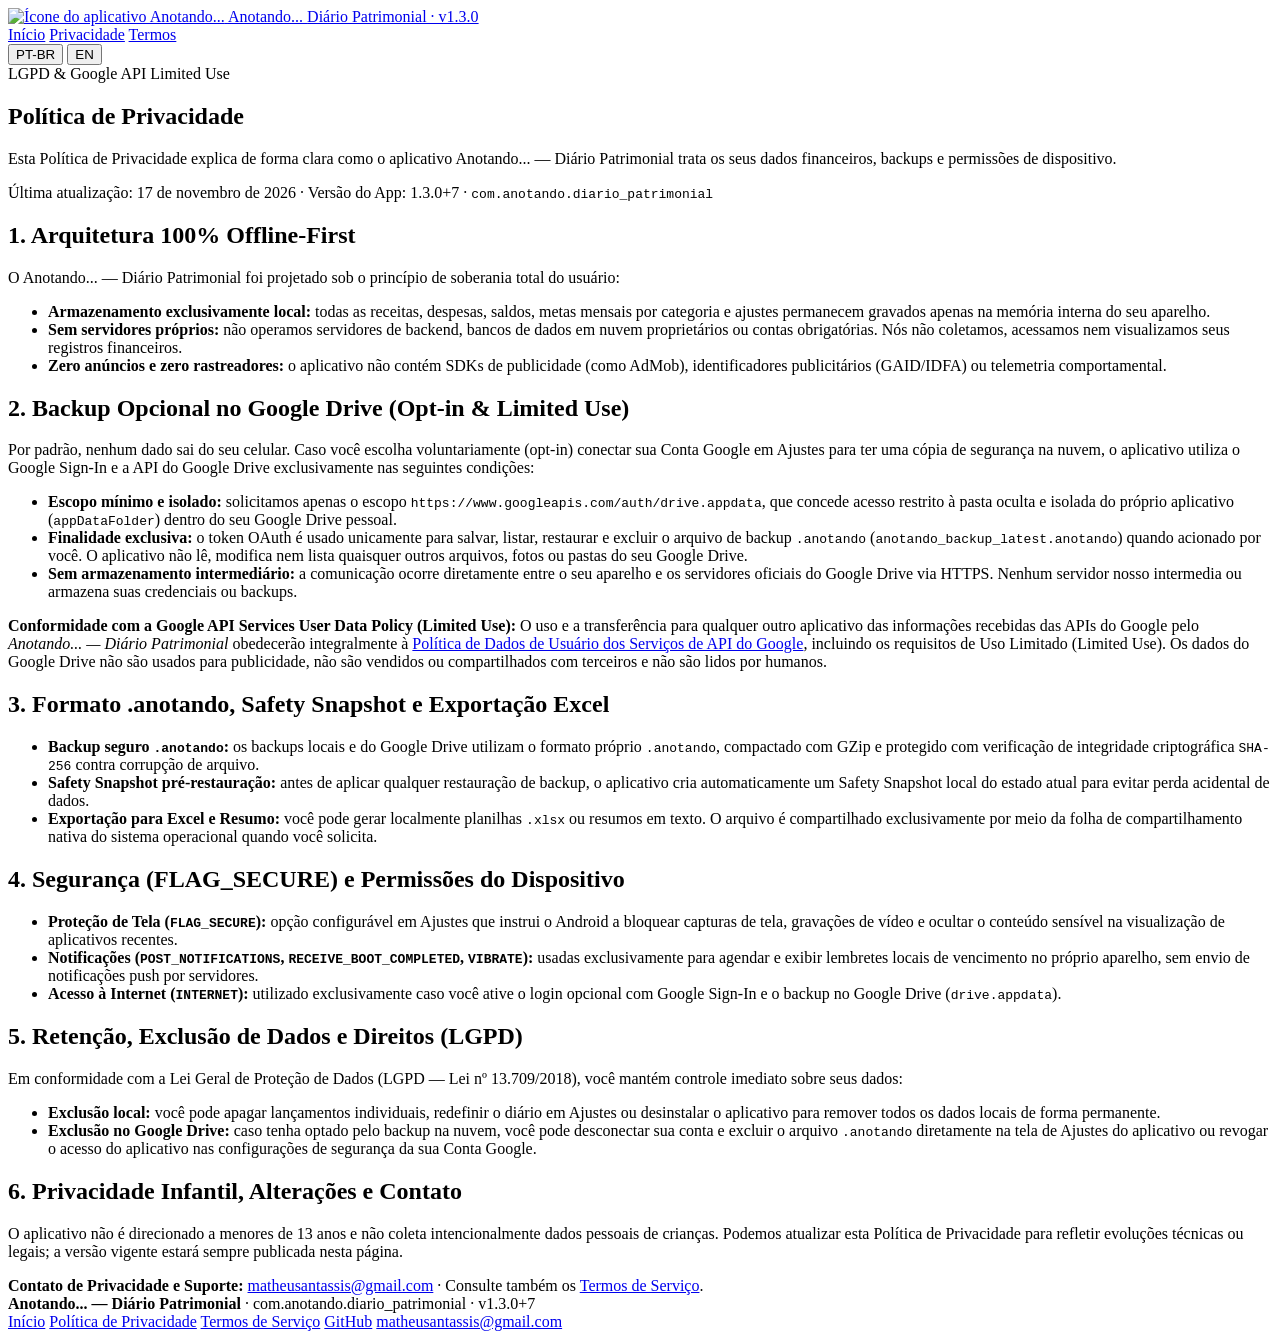
==== docs/privacy-policy.html @ ef0e4043 "Add docs HTML pages for v1.3.0+7" ====
<!DOCTYPE html>
<html lang="pt-BR">
<head>
  <meta charset="UTF-8">
  <meta name="viewport" content="width=device-width, initial-scale=1.0">
  <meta name="description" content="Política de Privacidade do Anotando... — Diário Patrimonial (v1.3.0+7): arquitetura offline-first, backup .anotando, Google Drive opt-in (drive.appdata), Google API Limited Use e LGPD.">
  <meta name="theme-color" content="#0A1024">
  <title>Política de Privacidade — Anotando... — Diário Patrimonial</title>
  <link rel="icon" type="image/png" href="./assets/icon-512.png">
  <link rel="preconnect" href="https://fonts.googleapis.com">
  <link rel="preconnect" href="https://fonts.gstatic.com" crossorigin>
  <link href="https://fonts.googleapis.com/css2?family=Onest:wght@400;500;600;700;800&display=swap" rel="stylesheet">
  <link rel="stylesheet" href="./assets/styles.css">
</head>
<body
  data-title-pt="Política de Privacidade — Anotando... — Diário Patrimonial"
  data-title-en="Privacy Policy — Anotando... — Wealth Diary">

  <div class="ambient-orbs" aria-hidden="true">
    <div class="orb orb-primary"></div>
    <div class="orb orb-emerald"></div>
    <div class="orb orb-violet"></div>
  </div>

  <header class="topbar">
    <div class="topbar-inner">
      <a class="brand-link" href="./index.html">
        <img src="./assets/icon-512.png" alt="Ícone do aplicativo Anotando..." data-alt-pt="Ícone do aplicativo Anotando..." data-alt-en="Anotando... app icon">
        <span>
          Anotando...
          <span class="brand-sub" data-pt="Diário Patrimonial · v1.3.0" data-en="Wealth Diary · v1.3.0">Diário Patrimonial · v1.3.0</span>
        </span>
      </a>

      <nav class="nav-actions" aria-label="Navegação principal">
        <div class="nav-links">
          <a class="nav-link" href="./index.html" data-pt="Início" data-en="Home">Início</a>
          <a class="nav-link active" href="./privacy-policy.html" data-pt="Privacidade" data-en="Privacy">Privacidade</a>
          <a class="nav-link" href="./terms.html" data-pt="Termos" data-en="Terms">Termos</a>
        </div>
        <div class="lang-switch" role="group" aria-label="Selecionar idioma">
          <button type="button" class="lang-btn active" data-lang-btn="pt-BR" aria-pressed="true">PT-BR</button>
          <button type="button" class="lang-btn" data-lang-btn="en" aria-pressed="false">EN</button>
        </div>
      </nav>
    </div>
  </header>

  <main class="container container-doc">
    <section class="glass-card doc-header">
      <span class="pill pill-emerald" data-pt="LGPD &amp; Google API Limited Use" data-en="LGPD &amp; Google API Limited Use">LGPD &amp; Google API Limited Use</span>
      <h1 data-pt="Política de Privacidade" data-en="Privacy Policy">Política de Privacidade</h1>
      <p style="color: var(--on-surface-variant);"
         data-pt="Esta Política de Privacidade explica de forma clara como o aplicativo Anotando... — Diário Patrimonial trata os seus dados financeiros, backups e permissões de dispositivo."
         data-en="This Privacy Policy clearly explains how the Anotando... — Wealth Diary application handles your financial records, backups, and device permissions.">
        Esta Política de Privacidade explica de forma clara como o aplicativo Anotando... — Diário Patrimonial trata os seus dados financeiros, backups e permissões de dispositivo.
      </p>
      <div class="doc-meta tabular">
        <span data-pt="Última atualização: 17 de novembro de 2026" data-en="Last updated: November 17, 2026">Última atualização: 17 de novembro de 2026</span>
        <span>·</span>
        <span data-pt="Versão do App: 1.3.0+7" data-en="App Version: 1.3.0+7">Versão do App: 1.3.0+7</span>
        <span>·</span>
        <span><code>com.anotando.diario_patrimonial</code></span>
      </div>
    </section>

    <article class="glass-card doc-card">
      <h2 data-pt="1. Arquitetura 100% Offline-First" data-en="1. 100% Offline-First Architecture">1. Arquitetura 100% Offline-First</h2>
      <p data-pt="O Anotando... — Diário Patrimonial foi projetado sob o princípio de soberania total do usuário:"
         data-en="Anotando... — Wealth Diary is engineered around complete user data sovereignty:">
        O Anotando... — Diário Patrimonial foi projetado sob o princípio de soberania total do usuário:
      </p>
      <ul>
        <li data-pt-html="<strong>Armazenamento exclusivamente local:</strong> todas as receitas, despesas, saldos, metas mensais por categoria e ajustes permanecem gravados apenas na memória interna do seu aparelho."
            data-en-html="<strong>Local-only storage:</strong> all income, expenses, balances, monthly category budgets, and adjustments are stored strictly in your device's internal storage.">
          <strong>Armazenamento exclusivamente local:</strong> todas as receitas, despesas, saldos, metas mensais por categoria e ajustes permanecem gravados apenas na memória interna do seu aparelho.
        </li>
        <li data-pt-html="<strong>Sem servidores próprios:</strong> não operamos servidores de backend, bancos de dados em nuvem proprietários ou contas obrigatórias. Nós não coletamos, acessamos nem visualizamos seus registros financeiros."
            data-en-html="<strong>No proprietary servers:</strong> we do not operate backend servers, proprietary cloud databases, or mandatory user accounts. We never collect, access, or view your financial records.">
          <strong>Sem servidores próprios:</strong> não operamos servidores de backend, bancos de dados em nuvem proprietários ou contas obrigatórias. Nós não coletamos, acessamos nem visualizamos seus registros financeiros.
        </li>
        <li data-pt-html="<strong>Zero anúncios e zero rastreadores:</strong> o aplicativo não contém SDKs de publicidade (como AdMob), identificadores publicitários (GAID/IDFA) ou telemetria comportamental."
            data-en-html="<strong>Zero ads and zero trackers:</strong> the app contains no advertising SDKs (such as AdMob), advertising identifiers (GAID/IDFA), or behavioral telemetry.">
          <strong>Zero anúncios e zero rastreadores:</strong> o aplicativo não contém SDKs de publicidade (como AdMob), identificadores publicitários (GAID/IDFA) ou telemetria comportamental.
        </li>
      </ul>
    </article>

    <article class="glass-card doc-card">
      <h2 data-pt="2. Backup Opcional no Google Drive (Opt-in &amp; Limited Use)" data-en="2. Optional Google Drive Backup (Opt-in &amp; Limited Use)">2. Backup Opcional no Google Drive (Opt-in &amp; Limited Use)</h2>
      <p data-pt="Por padrão, nenhum dado sai do seu celular. Caso você escolha voluntariamente (opt-in) conectar sua Conta Google em Ajustes para ter uma cópia de segurança na nuvem, o aplicativo utiliza o Google Sign-In e a API do Google Drive exclusivamente nas seguintes condições:"
         data-en="By default, no data leaves your device. Only if you voluntarily opt in by connecting your Google Account in Settings for cloud backup, the app uses Google Sign-In and the Google Drive API strictly under these terms:">
        Por padrão, nenhum dado sai do seu celular. Caso você escolha voluntariamente (opt-in) conectar sua Conta Google em Ajustes para ter uma cópia de segurança na nuvem, o aplicativo utiliza o Google Sign-In e a API do Google Drive exclusivamente nas seguintes condições:
      </p>
      <ul>
        <li data-pt-html="<strong>Escopo mínimo e isolado:</strong> solicitamos apenas o escopo <code>https://www.googleapis.com/auth/drive.appdata</code>, que concede acesso restrito à pasta oculta e isolada do próprio aplicativo (<code>appDataFolder</code>) dentro do seu Google Drive pessoal."
            data-en-html="<strong>Minimal isolated scope:</strong> we only request the <code>https://www.googleapis.com/auth/drive.appdata</code> scope, which grants restricted access solely to the app's hidden isolated folder (<code>appDataFolder</code>) inside your personal Google Drive.">
          <strong>Escopo mínimo e isolado:</strong> solicitamos apenas o escopo <code>https://www.googleapis.com/auth/drive.appdata</code>, que concede acesso restrito à pasta oculta e isolada do próprio aplicativo (<code>appDataFolder</code>) dentro do seu Google Drive pessoal.
        </li>
        <li data-pt-html="<strong>Finalidade exclusiva:</strong> o token OAuth é usado unicamente para salvar, listar, restaurar e excluir o arquivo de backup <code>.anotando</code> (<code>anotando_backup_latest.anotando</code>) quando acionado por você. O aplicativo não lê, modifica nem lista quaisquer outros arquivos, fotos ou pastas do seu Google Drive."
            data-en-html="<strong>Exclusive purpose:</strong> the OAuth token is used solely to save, list, restore, and delete the <code>.anotando</code> backup file (<code>anotando_backup_latest.anotando</code>) when triggered by you. The app cannot read, modify, or list any other files, photos, or folders in your Google Drive.">
          <strong>Finalidade exclusiva:</strong> o token OAuth é usado unicamente para salvar, listar, restaurar e excluir o arquivo de backup <code>.anotando</code> (<code>anotando_backup_latest.anotando</code>) quando acionado por você. O aplicativo não lê, modifica nem lista quaisquer outros arquivos, fotos ou pastas do seu Google Drive.
        </li>
        <li data-pt-html="<strong>Sem armazenamento intermediário:</strong> a comunicação ocorre diretamente entre o seu aparelho e os servidores oficiais do Google Drive via HTTPS. Nenhum servidor nosso intermedia ou armazena suas credenciais ou backups."
            data-en-html="<strong>No intermediary servers:</strong> communication occurs directly between your device and official Google Drive servers over HTTPS. No developer server intermediates or stores your credentials or backups.">
          <strong>Sem armazenamento intermediário:</strong> a comunicação ocorre diretamente entre o seu aparelho e os servidores oficiais do Google Drive via HTTPS. Nenhum servidor nosso intermedia ou armazena suas credenciais ou backups.
        </li>
      </ul>

      <div class="callout"
           data-pt-html="<strong>Conformidade com a Google API Services User Data Policy (Limited Use):</strong> O uso e a transferência para qualquer outro aplicativo das informações recebidas das APIs do Google pelo <em>Anotando... — Diário Patrimonial</em> obedecerão integralmente à <a href='https://developers.google.com/terms/api-services-user-data-policy' target='_blank' rel='noopener noreferrer'>Política de Dados de Usuário dos Serviços de API do Google</a>, incluindo os requisitos de Uso Limitado (Limited Use). Os dados do Google Drive não são usados para publicidade, não são vendidos ou compartilhados com terceiros e não são lidos por humanos."
           data-en-html="<strong>Google API Services User Data Policy (Limited Use) Disclosure:</strong> <em>Anotando... — Wealth Diary</em>'s use and transfer to any other app of information received from Google APIs will adhere strictly to the <a href='https://developers.google.com/terms/api-services-user-data-policy' target='_blank' rel='noopener noreferrer'>Google API Services User Data Policy</a>, including the Limited Use requirements. Google Drive data is never used for advertising, never sold or shared with third parties, and never read by humans.">
        <strong>Conformidade com a Google API Services User Data Policy (Limited Use):</strong> O uso e a transferência para qualquer outro aplicativo das informações recebidas das APIs do Google pelo <em>Anotando... — Diário Patrimonial</em> obedecerão integralmente à <a href="https://developers.google.com/terms/api-services-user-data-policy" target="_blank" rel="noopener noreferrer">Política de Dados de Usuário dos Serviços de API do Google</a>, incluindo os requisitos de Uso Limitado (Limited Use). Os dados do Google Drive não são usados para publicidade, não são vendidos ou compartilhados com terceiros e não são lidos por humanos.
      </div>
    </article>

    <article class="glass-card doc-card">
      <h2 data-pt="3. Formato .anotando, Safety Snapshot e Exportação Excel" data-en="3. .anotando Format, Safety Snapshot, and Excel Export">3. Formato .anotando, Safety Snapshot e Exportação Excel</h2>
      <ul>
        <li data-pt-html="<strong>Backup seguro <code>.anotando</code>:</strong> os backups locais e do Google Drive utilizam o formato próprio <code>.anotando</code>, compactado com GZip e protegido com verificação de integridade criptográfica <code>SHA-256</code> contra corrupção de arquivo."
            data-en-html="<strong>Secure <code>.anotando</code> backup:</strong> both local and Google Drive backups use the proprietary <code>.anotando</code> envelope, compressed with GZip and verified with a <code>SHA-256</code> cryptographic integrity hash against file corruption.">
          <strong>Backup seguro <code>.anotando</code>:</strong> os backups locais e do Google Drive utilizam o formato próprio <code>.anotando</code>, compactado com GZip e protegido com verificação de integridade criptográfica <code>SHA-256</code> contra corrupção de arquivo.
        </li>
        <li data-pt-html="<strong>Safety Snapshot pré-restauração:</strong> antes de aplicar qualquer restauração de backup, o aplicativo cria automaticamente um Safety Snapshot local do estado atual para evitar perda acidental de dados."
            data-en-html="<strong>Pre-restore Safety Snapshot:</strong> before applying any backup restore, the app automatically creates a local Safety Snapshot of your current state to prevent accidental data loss.">
          <strong>Safety Snapshot pré-restauração:</strong> antes de aplicar qualquer restauração de backup, o aplicativo cria automaticamente um Safety Snapshot local do estado atual para evitar perda acidental de dados.
        </li>
        <li data-pt-html="<strong>Exportação para Excel e Resumo:</strong> você pode gerar localmente planilhas <code>.xlsx</code> ou resumos em texto. O arquivo é compartilhado exclusivamente por meio da folha de compartilhamento nativa do sistema operacional quando você solicita."
            data-en-html="<strong>Excel and Summary Export:</strong> you can locally generate <code>.xlsx</code> spreadsheets or text summaries. Files are shared strictly through your operating system's native share sheet when requested by you.">
          <strong>Exportação para Excel e Resumo:</strong> você pode gerar localmente planilhas <code>.xlsx</code> ou resumos em texto. O arquivo é compartilhado exclusivamente por meio da folha de compartilhamento nativa do sistema operacional quando você solicita.
        </li>
      </ul>
    </article>

    <article class="glass-card doc-card">
      <h2 data-pt="4. Segurança (FLAG_SECURE) e Permissões do Dispositivo" data-en="4. Security (FLAG_SECURE) and Device Permissions">4. Segurança (FLAG_SECURE) e Permissões do Dispositivo</h2>
      <ul>
        <li data-pt-html="<strong>Proteção de Tela (<code>FLAG_SECURE</code>):</strong> opção configurável em Ajustes que instrui o Android a bloquear capturas de tela, gravações de vídeo e ocultar o conteúdo sensível na visualização de aplicativos recentes."
            data-en-html="<strong>Screen Protection (<code>FLAG_SECURE</code>):</strong> configurable option in Settings that instructs Android to block screenshots, screen recording, and hide sensitive previews in the recent apps switcher.">
          <strong>Proteção de Tela (<code>FLAG_SECURE</code>):</strong> opção configurável em Ajustes que instrui o Android a bloquear capturas de tela, gravações de vídeo e ocultar o conteúdo sensível na visualização de aplicativos recentes.
        </li>
        <li data-pt-html="<strong>Notificações (<code>POST_NOTIFICATIONS</code>, <code>RECEIVE_BOOT_COMPLETED</code>, <code>VIBRATE</code>):</strong> usadas exclusivamente para agendar e exibir lembretes locais de vencimento no próprio aparelho, sem envio de notificações push por servidores."
            data-en-html="<strong>Notifications (<code>POST_NOTIFICATIONS</code>, <code>RECEIVE_BOOT_COMPLETED</code>, <code>VIBRATE</code>):</strong> used solely to schedule and display local due-date reminders on your device, with zero remote push servers.">
          <strong>Notificações (<code>POST_NOTIFICATIONS</code>, <code>RECEIVE_BOOT_COMPLETED</code>, <code>VIBRATE</code>):</strong> usadas exclusivamente para agendar e exibir lembretes locais de vencimento no próprio aparelho, sem envio de notificações push por servidores.
        </li>
        <li data-pt-html="<strong>Acesso à Internet (<code>INTERNET</code>):</strong> utilizado exclusivamente caso você ative o login opcional com Google Sign-In e o backup no Google Drive (<code>drive.appdata</code>)."
            data-en-html="<strong>Internet Access (<code>INTERNET</code>):</strong> used exclusively if you enable optional Google Sign-In and Google Drive backup (<code>drive.appdata</code>).">
          <strong>Acesso à Internet (<code>INTERNET</code>):</strong> utilizado exclusivamente caso você ative o login opcional com Google Sign-In e o backup no Google Drive (<code>drive.appdata</code>).
        </li>
      </ul>
    </article>

    <article class="glass-card doc-card">
      <h2 data-pt="5. Retenção, Exclusão de Dados e Direitos (LGPD)" data-en="5. Data Retention, Deletion, and Rights (LGPD)">5. Retenção, Exclusão de Dados e Direitos (LGPD)</h2>
      <p data-pt="Em conformidade com a Lei Geral de Proteção de Dados (LGPD — Lei nº 13.709/2018), você mantém controle imediato sobre seus dados:"
         data-en="In compliance with Brazil's General Data Protection Law (LGPD — Law No. 13.709/2018), you retain immediate control over your data:">
        Em conformidade com a Lei Geral de Proteção de Dados (LGPD — Lei nº 13.709/2018), você mantém controle imediato sobre seus dados:
      </p>
      <ul>
        <li data-pt-html="<strong>Exclusão local:</strong> você pode apagar lançamentos individuais, redefinir o diário em Ajustes ou desinstalar o aplicativo para remover todos os dados locais de forma permanente."
            data-en-html="<strong>Local deletion:</strong> you can delete individual entries, reset the ledger in Settings, or uninstall the app to permanently remove all local data.">
          <strong>Exclusão local:</strong> você pode apagar lançamentos individuais, redefinir o diário em Ajustes ou desinstalar o aplicativo para remover todos os dados locais de forma permanente.
        </li>
        <li data-pt-html="<strong>Exclusão no Google Drive:</strong> caso tenha optado pelo backup na nuvem, você pode desconectar sua conta e excluir o arquivo <code>.anotando</code> diretamente na tela de Ajustes do aplicativo ou revogar o acesso do aplicativo nas configurações de segurança da sua Conta Google."
            data-en-html="<strong>Google Drive deletion:</strong> if you opted into cloud backup, you can disconnect your account and delete the <code>.anotando</code> file directly in the app's Settings screen or revoke app access in your Google Account security settings.">
          <strong>Exclusão no Google Drive:</strong> caso tenha optado pelo backup na nuvem, você pode desconectar sua conta e excluir o arquivo <code>.anotando</code> diretamente na tela de Ajustes do aplicativo ou revogar o acesso do aplicativo nas configurações de segurança da sua Conta Google.
        </li>
      </ul>
    </article>

    <article class="glass-card doc-card">
      <h2 data-pt="6. Privacidade Infantil, Alterações e Contato" data-en="6. Children's Privacy, Updates, and Contact">6. Privacidade Infantil, Alterações e Contato</h2>
      <p data-pt="O aplicativo não é direcionado a menores de 13 anos e não coleta intencionalmente dados pessoais de crianças. Podemos atualizar esta Política de Privacidade para refletir evoluções técnicas ou legais; a versão vigente estará sempre publicada nesta página."
         data-en="The app is not directed at children under 13 and does not knowingly collect personal data from children. We may update this Privacy Policy to reflect technical or legal improvements; the current version will always be published on this page.">
        O aplicativo não é direcionado a menores de 13 anos e não coleta intencionalmente dados pessoais de crianças. Podemos atualizar esta Política de Privacidade para refletir evoluções técnicas ou legais; a versão vigente estará sempre publicada nesta página.
      </p>
      <div class="callout callout-primary"
           data-pt-html="<strong>Contato de Privacidade e Suporte:</strong> <a href='mailto:matheusantassis@gmail.com'>matheusantassis@gmail.com</a> · Consulte também os <a href='./terms.html'>Termos de Serviço</a>."
           data-en-html="<strong>Privacy &amp; Support Contact:</strong> <a href='mailto:matheusantassis@gmail.com'>matheusantassis@gmail.com</a> · See also our <a href='./terms.html'>Terms of Service</a>.">
        <strong>Contato de Privacidade e Suporte:</strong> <a href="mailto:matheusantassis@gmail.com">matheusantassis@gmail.com</a> · Consulte também os <a href="./terms.html">Termos de Serviço</a>.
      </div>
    </article>
  </main>

  <footer class="footer">
    <div class="footer-inner">
      <div>
        <strong>Anotando... — Diário Patrimonial</strong> · <span class="tabular">com.anotando.diario_patrimonial</span> · <span class="tabular">v1.3.0+7</span>
      </div>
      <div class="footer-links">
        <a href="./index.html" data-pt="Início" data-en="Home">Início</a>
        <a href="./privacy-policy.html" data-pt="Política de Privacidade" data-en="Privacy Policy">Política de Privacidade</a>
        <a href="./terms.html" data-pt="Termos de Serviço" data-en="Terms of Service">Termos de Serviço</a>
        <a href="https://github.com/matheusassisx/anotando-diariopatrimonial" target="_blank" rel="noopener noreferrer">GitHub</a>
        <a href="mailto:matheusantassis@gmail.com">matheusantassis@gmail.com</a>
      </div>
    </div>
  </footer>

  <script src="./assets/i18n.js"></script>
</body>
</html>
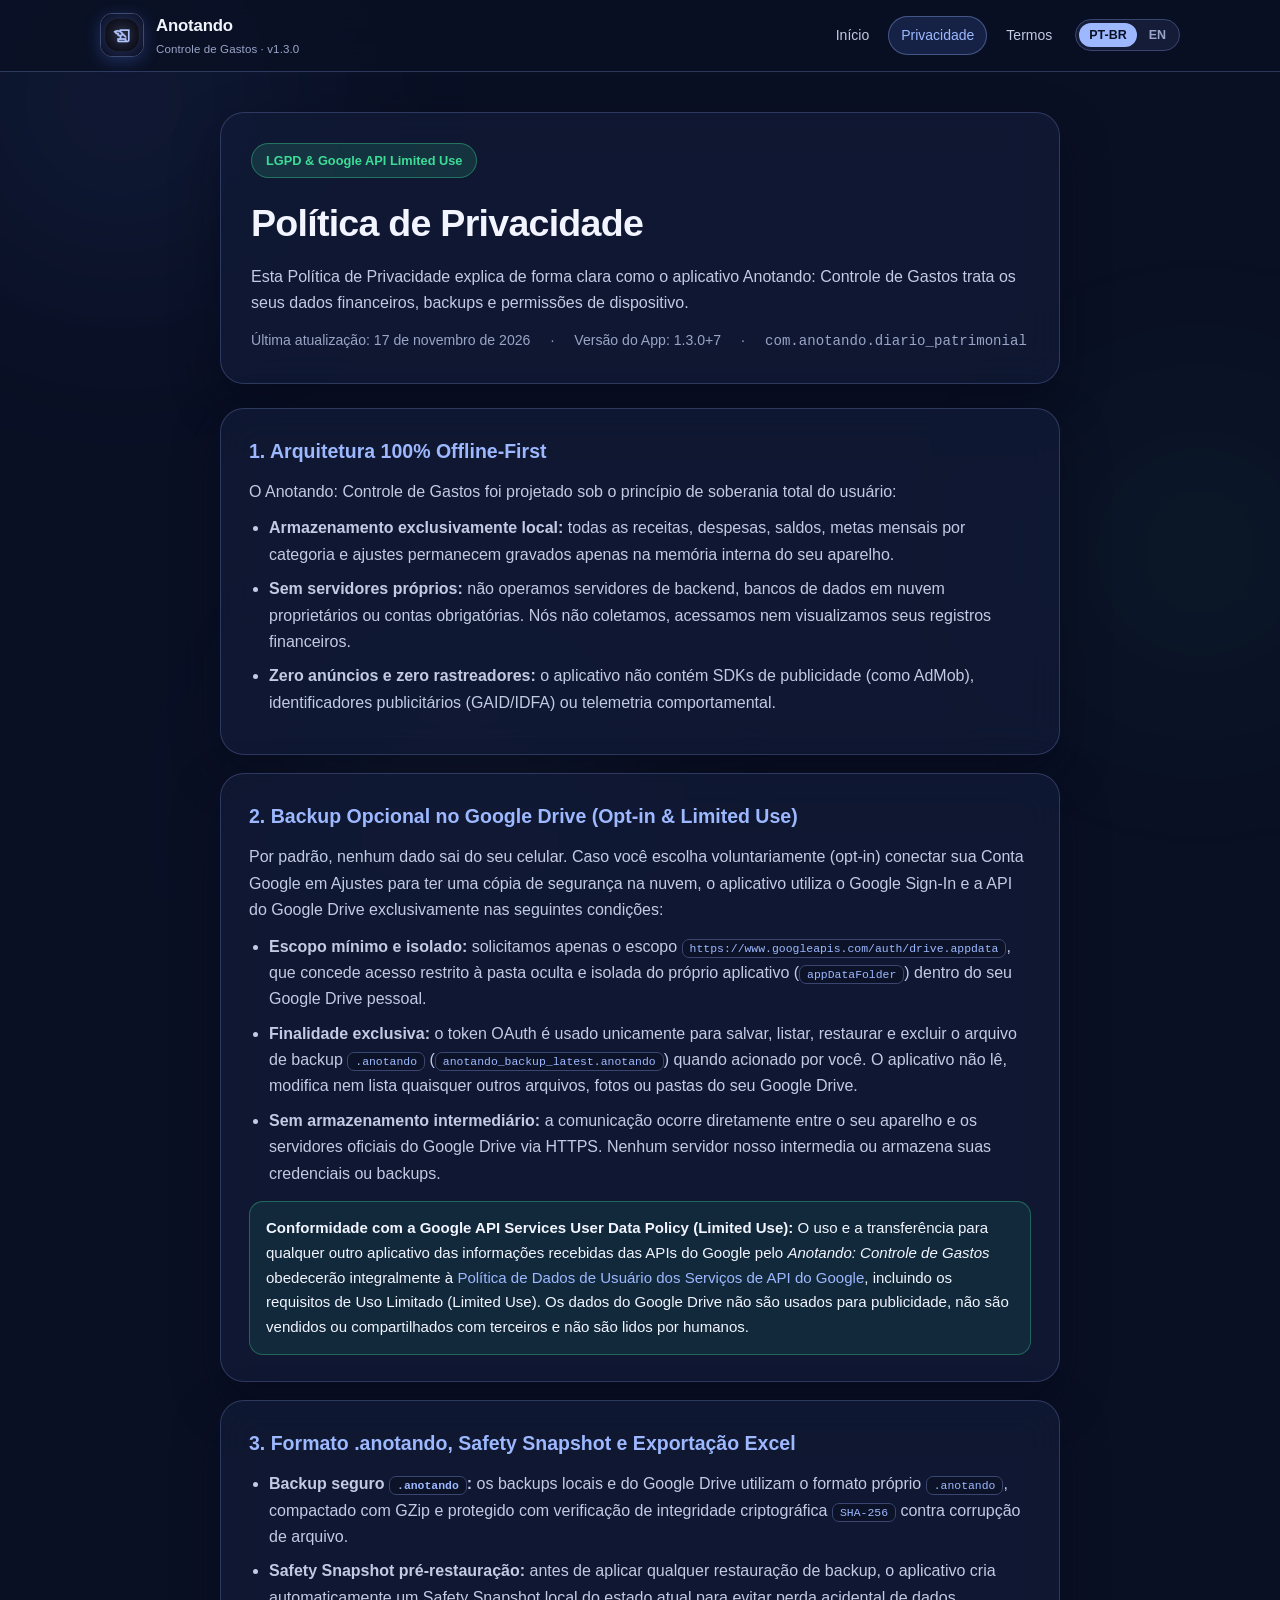
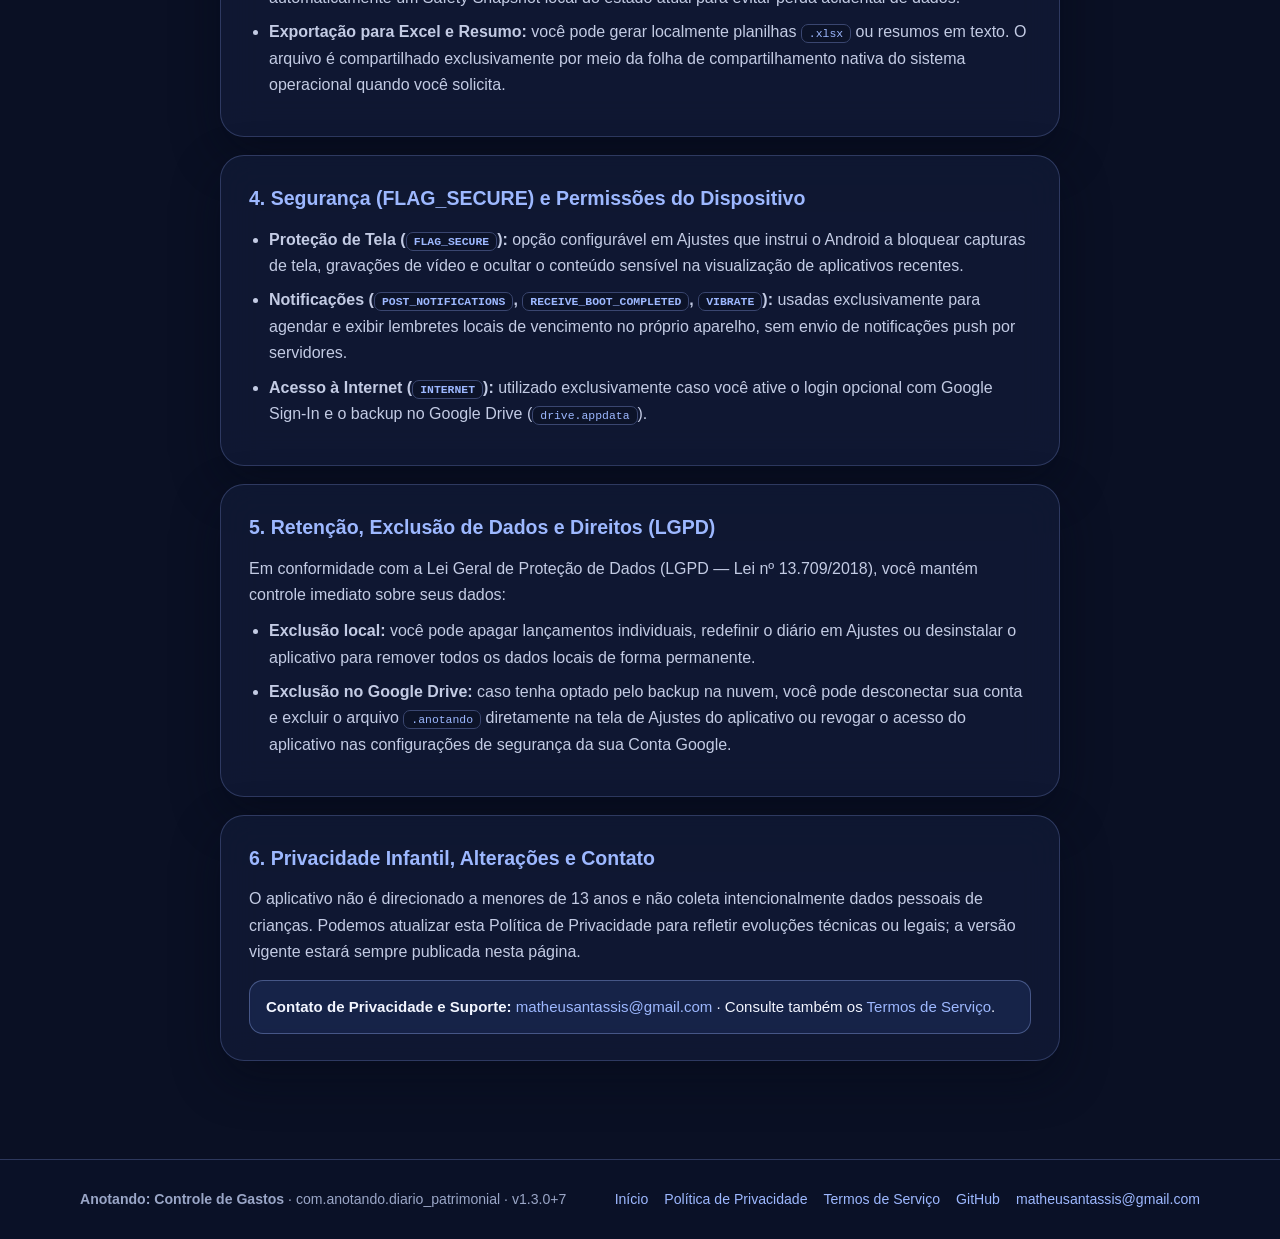
==== commit 9d39298e: "Update app name to Anotando: Controle de Gastos" ====
--- a/docs/privacy-policy.html
+++ b/docs/privacy-policy.html
@@ -3,9 +3,9 @@
 <head>
   <meta charset="UTF-8">
   <meta name="viewport" content="width=device-width, initial-scale=1.0">
-  <meta name="description" content="Política de Privacidade do Anotando... — Diário Patrimonial (v1.3.0+7): arquitetura offline-first, backup .anotando, Google Drive opt-in (drive.appdata), Google API Limited Use e LGPD.">
+  <meta name="description" content="Política de Privacidade do Anotando: Controle de Gastos (v1.3.0+7): arquitetura offline-first, backup .anotando, Google Drive opt-in (drive.appdata), Google API Limited Use e LGPD.">
   <meta name="theme-color" content="#0A1024">
-  <title>Política de Privacidade — Anotando... — Diário Patrimonial</title>
+  <title>Política de Privacidade — Anotando: Controle de Gastos</title>
   <link rel="icon" type="image/png" href="./assets/icon-512.png">
   <link rel="preconnect" href="https://fonts.googleapis.com">
   <link rel="preconnect" href="https://fonts.gstatic.com" crossorigin>
@@ -13,8 +13,8 @@
   <link rel="stylesheet" href="./assets/styles.css">
 </head>
 <body
-  data-title-pt="Política de Privacidade — Anotando... — Diário Patrimonial"
-  data-title-en="Privacy Policy — Anotando... — Wealth Diary">
+  data-title-pt="Política de Privacidade — Anotando: Controle de Gastos"
+  data-title-en="Privacy Policy — Anotando: Controle de Gastos">
 
   <div class="ambient-orbs" aria-hidden="true">
     <div class="orb orb-primary"></div>
@@ -25,10 +25,10 @@
   <header class="topbar">
     <div class="topbar-inner">
       <a class="brand-link" href="./index.html">
-        <img src="./assets/icon-512.png" alt="Ícone do aplicativo Anotando..." data-alt-pt="Ícone do aplicativo Anotando..." data-alt-en="Anotando... app icon">
+        <img src="./assets/icon-512.png" alt="Ícone do aplicativo Anotando" data-alt-pt="Ícone do aplicativo Anotando" data-alt-en="Anotando app icon">
         <span>
-          Anotando...
-          <span class="brand-sub" data-pt="Diário Patrimonial · v1.3.0" data-en="Wealth Diary · v1.3.0">Diário Patrimonial · v1.3.0</span>
+          Anotando
+          <span class="brand-sub" data-pt="Controle de Gastos · v1.3.0" data-en="Expense Tracker · v1.3.0">Controle de Gastos · v1.3.0</span>
         </span>
       </a>
 
@@ -51,9 +51,9 @@
       <span class="pill pill-emerald" data-pt="LGPD &amp; Google API Limited Use" data-en="LGPD &amp; Google API Limited Use">LGPD &amp; Google API Limited Use</span>
       <h1 data-pt="Política de Privacidade" data-en="Privacy Policy">Política de Privacidade</h1>
       <p style="color: var(--on-surface-variant);"
-         data-pt="Esta Política de Privacidade explica de forma clara como o aplicativo Anotando... — Diário Patrimonial trata os seus dados financeiros, backups e permissões de dispositivo."
-         data-en="This Privacy Policy clearly explains how the Anotando... — Wealth Diary application handles your financial records, backups, and device permissions.">
-        Esta Política de Privacidade explica de forma clara como o aplicativo Anotando... — Diário Patrimonial trata os seus dados financeiros, backups e permissões de dispositivo.
+         data-pt="Esta Política de Privacidade explica de forma clara como o aplicativo Anotando: Controle de Gastos trata os seus dados financeiros, backups e permissões de dispositivo."
+         data-en="This Privacy Policy clearly explains how the Anotando: Controle de Gastos application handles your financial records, backups, and device permissions.">
+        Esta Política de Privacidade explica de forma clara como o aplicativo Anotando: Controle de Gastos trata os seus dados financeiros, backups e permissões de dispositivo.
       </p>
       <div class="doc-meta tabular">
         <span data-pt="Última atualização: 17 de novembro de 2026" data-en="Last updated: November 17, 2026">Última atualização: 17 de novembro de 2026</span>
@@ -66,9 +66,9 @@
 
     <article class="glass-card doc-card">
       <h2 data-pt="1. Arquitetura 100% Offline-First" data-en="1. 100% Offline-First Architecture">1. Arquitetura 100% Offline-First</h2>
-      <p data-pt="O Anotando... — Diário Patrimonial foi projetado sob o princípio de soberania total do usuário:"
-         data-en="Anotando... — Wealth Diary is engineered around complete user data sovereignty:">
-        O Anotando... — Diário Patrimonial foi projetado sob o princípio de soberania total do usuário:
+      <p data-pt="O Anotando: Controle de Gastos foi projetado sob o princípio de soberania total do usuário:"
+         data-en="Anotando: Controle de Gastos is engineered around complete user data sovereignty:">
+        O Anotando: Controle de Gastos foi projetado sob o princípio de soberania total do usuário:
       </p>
       <ul>
         <li data-pt-html="<strong>Armazenamento exclusivamente local:</strong> todas as receitas, despesas, saldos, metas mensais por categoria e ajustes permanecem gravados apenas na memória interna do seu aparelho."
@@ -108,9 +108,9 @@
       </ul>
 
       <div class="callout"
-           data-pt-html="<strong>Conformidade com a Google API Services User Data Policy (Limited Use):</strong> O uso e a transferência para qualquer outro aplicativo das informações recebidas das APIs do Google pelo <em>Anotando... — Diário Patrimonial</em> obedecerão integralmente à <a href='https://developers.google.com/terms/api-services-user-data-policy' target='_blank' rel='noopener noreferrer'>Política de Dados de Usuário dos Serviços de API do Google</a>, incluindo os requisitos de Uso Limitado (Limited Use). Os dados do Google Drive não são usados para publicidade, não são vendidos ou compartilhados com terceiros e não são lidos por humanos."
-           data-en-html="<strong>Google API Services User Data Policy (Limited Use) Disclosure:</strong> <em>Anotando... — Wealth Diary</em>'s use and transfer to any other app of information received from Google APIs will adhere strictly to the <a href='https://developers.google.com/terms/api-services-user-data-policy' target='_blank' rel='noopener noreferrer'>Google API Services User Data Policy</a>, including the Limited Use requirements. Google Drive data is never used for advertising, never sold or shared with third parties, and never read by humans.">
-        <strong>Conformidade com a Google API Services User Data Policy (Limited Use):</strong> O uso e a transferência para qualquer outro aplicativo das informações recebidas das APIs do Google pelo <em>Anotando... — Diário Patrimonial</em> obedecerão integralmente à <a href="https://developers.google.com/terms/api-services-user-data-policy" target="_blank" rel="noopener noreferrer">Política de Dados de Usuário dos Serviços de API do Google</a>, incluindo os requisitos de Uso Limitado (Limited Use). Os dados do Google Drive não são usados para publicidade, não são vendidos ou compartilhados com terceiros e não são lidos por humanos.
+           data-pt-html="<strong>Conformidade com a Google API Services User Data Policy (Limited Use):</strong> O uso e a transferência para qualquer outro aplicativo das informações recebidas das APIs do Google pelo <em>Anotando: Controle de Gastos</em> obedecerão integralmente à <a href='https://developers.google.com/terms/api-services-user-data-policy' target='_blank' rel='noopener noreferrer'>Política de Dados de Usuário dos Serviços de API do Google</a>, incluindo os requisitos de Uso Limitado (Limited Use). Os dados do Google Drive não são usados para publicidade, não são vendidos ou compartilhados com terceiros e não são lidos por humanos."
+           data-en-html="<strong>Google API Services User Data Policy (Limited Use) Disclosure:</strong> <em>Anotando: Controle de Gastos</em>'s use and transfer to any other app of information received from Google APIs will adhere strictly to the <a href='https://developers.google.com/terms/api-services-user-data-policy' target='_blank' rel='noopener noreferrer'>Google API Services User Data Policy</a>, including the Limited Use requirements. Google Drive data is never used for advertising, never sold or shared with third parties, and never read by humans.">
+        <strong>Conformidade com a Google API Services User Data Policy (Limited Use):</strong> O uso e a transferência para qualquer outro aplicativo das informações recebidas das APIs do Google pelo <em>Anotando: Controle de Gastos</em> obedecerão integralmente à <a href="https://developers.google.com/terms/api-services-user-data-policy" target="_blank" rel="noopener noreferrer">Política de Dados de Usuário dos Serviços de API do Google</a>, incluindo os requisitos de Uso Limitado (Limited Use). Os dados do Google Drive não são usados para publicidade, não são vendidos ou compartilhados com terceiros e não são lidos por humanos.
       </div>
     </article>
 
@@ -185,7 +185,7 @@
   <footer class="footer">
     <div class="footer-inner">
       <div>
-        <strong>Anotando... — Diário Patrimonial</strong> · <span class="tabular">com.anotando.diario_patrimonial</span> · <span class="tabular">v1.3.0+7</span>
+        <strong>Anotando: Controle de Gastos</strong> · <span class="tabular">com.anotando.diario_patrimonial</span> · <span class="tabular">v1.3.0+7</span>
       </div>
       <div class="footer-links">
         <a href="./index.html" data-pt="Início" data-en="Home">Início</a>
--- a/docs/assets/styles.css
+++ b/docs/assets/styles.css
@@ -0,0 +1,785 @@
+/* Anotando... — Diário Patrimonial (v1.3.0+7)
+   Design System: Liquid Glass Wealth Ledger (lib/theme/liquid_glass_theme.dart)
+   Palette & Typography: Onest + Deep Blue Night + Liquid Glass */
+
+:root {
+  /* Base Environment */
+  --canvas-base: #0A1024;
+  --surface-lowest: #0C1329;
+  --surface-low: #141C38;
+  --surface: #111A36;
+  --surface-container: #18213F;
+  --surface-high: #1F2A4C;
+  --surface-highest: #283459;
+
+  /* Core Spectrum */
+  --primary: #9DB8FF;
+  --primary-container: #5B8CFF;
+  --electric-cobalt: #4B7BF5;
+  --secondary: #C6B5FF;
+  --cyan-glow: #5FD4F0;
+
+  /* Functional Semantics */
+  --emerald-glow: #3DDC97;
+  --emerald-deep: #22B87A;
+  --coral-red: #FF7A85;
+  --solar-amber: #F5B544;
+
+  /* Text & Neutral */
+  --on-surface: #F2F5FF;
+  --on-surface-variant: #C3CBE4;
+  --text-muted: #9AA6C7;
+  --outline-variant: #3A4670;
+
+  /* Glassmorphism */
+  --glass-bg: rgba(17, 26, 54, 0.78);
+  --glass-bg-low: rgba(20, 28, 56, 0.72);
+  --glass-border: rgba(58, 70, 112, 0.75);
+  --glass-border-highlight: rgba(157, 184, 255, 0.35);
+
+  --radius-sm: 12px;
+  --radius-md: 18px;
+  --radius-lg: 24px;
+  --radius-pill: 999px;
+  --max-width: 1120px;
+  --max-width-doc: 880px;
+}
+
+*,
+*::before,
+*::after {
+  box-sizing: border-box;
+  margin: 0;
+  padding: 0;
+}
+
+html {
+  scroll-behavior: smooth;
+  background-color: var(--canvas-base);
+  color: var(--on-surface);
+  font-family: 'Onest', -apple-system, BlinkMacSystemFont, 'Segoe UI', Roboto, sans-serif;
+  -webkit-font-smoothing: antialiased;
+}
+
+body {
+  background-color: var(--canvas-base);
+  color: var(--on-surface);
+  line-height: 1.65;
+  min-height: 100vh;
+  position: relative;
+  overflow-x: hidden;
+}
+
+/* Ambient Background Orbs (Liquid Glass) */
+.ambient-orbs {
+  position: fixed;
+  inset: 0;
+  overflow: hidden;
+  pointer-events: none;
+  z-index: 0;
+}
+
+.orb {
+  position: absolute;
+  border-radius: 50%;
+  filter: blur(110px);
+  opacity: 0.55;
+}
+
+.orb-primary {
+  width: 480px;
+  height: 480px;
+  top: -140px;
+  left: -120px;
+  background: radial-gradient(circle, rgba(91, 140, 255, 0.28) 0%, transparent 70%);
+}
+
+.orb-emerald {
+  width: 420px;
+  height: 420px;
+  top: 38%;
+  right: -130px;
+  background: radial-gradient(circle, rgba(61, 220, 151, 0.16) 0%, transparent 70%);
+}
+
+.orb-violet {
+  width: 460px;
+  height: 460px;
+  bottom: -140px;
+  left: 18%;
+  background: radial-gradient(circle, rgba(157, 184, 255, 0.18) 0%, transparent 70%);
+}
+
+a {
+  color: var(--primary);
+  text-decoration: none;
+  transition: color 0.18s ease, opacity 0.18s ease;
+}
+
+a:hover {
+  color: var(--on-surface);
+}
+
+a:focus-visible,
+button:focus-visible {
+  outline: 2px solid var(--primary);
+  outline-offset: 3px;
+}
+
+.tabular {
+  font-variant-numeric: tabular-nums;
+}
+
+/* Top Navigation Bar */
+.topbar {
+  position: sticky;
+  top: 0;
+  z-index: 50;
+  background: rgba(10, 16, 36, 0.82);
+  backdrop-filter: blur(18px);
+  -webkit-backdrop-filter: blur(18px);
+  border-bottom: 1px solid var(--glass-border);
+}
+
+.topbar-inner {
+  max-width: var(--max-width);
+  margin: 0 auto;
+  padding: 12px 20px;
+  display: flex;
+  align-items: center;
+  justify-content: space-between;
+  gap: 16px;
+  flex-wrap: wrap;
+}
+
+.brand-link {
+  display: inline-flex;
+  align-items: center;
+  gap: 12px;
+  color: var(--on-surface);
+  font-weight: 700;
+  font-size: 1.05rem;
+  letter-spacing: -0.01em;
+}
+
+.brand-link img {
+  width: 44px;
+  height: 44px;
+  object-fit: cover;
+  border-radius: 12px;
+  border: 1px solid var(--glass-border-highlight);
+  box-shadow: 0 4px 16px rgba(91, 140, 255, 0.25);
+}
+
+.brand-sub {
+  display: block;
+  font-size: 0.72rem;
+  font-weight: 500;
+  color: var(--text-muted);
+  letter-spacing: 0.01em;
+}
+
+.nav-actions {
+  display: flex;
+  align-items: center;
+  gap: 10px;
+  flex-wrap: wrap;
+}
+
+.nav-links {
+  display: flex;
+  align-items: center;
+  gap: 6px;
+  flex-wrap: wrap;
+}
+
+.nav-link {
+  padding: 7px 12px;
+  border-radius: var(--radius-pill);
+  font-size: 0.875rem;
+  font-weight: 500;
+  color: var(--on-surface-variant);
+  border: 1px solid transparent;
+  transition: background 0.18s ease, color 0.18s ease, border-color 0.18s ease;
+}
+
+.nav-link:hover {
+  background: rgba(31, 42, 76, 0.7);
+  color: var(--on-surface);
+}
+
+.nav-link.active {
+  background: rgba(91, 140, 255, 0.16);
+  color: var(--primary);
+  border-color: rgba(157, 184, 255, 0.35);
+}
+
+/* Language Switcher */
+.lang-switch {
+  display: inline-flex;
+  align-items: center;
+  background: var(--surface-low);
+  border: 1px solid var(--outline-variant);
+  border-radius: var(--radius-pill);
+  padding: 3px;
+  gap: 2px;
+}
+
+.lang-btn {
+  appearance: none;
+  border: none;
+  background: transparent;
+  color: var(--text-muted);
+  font-family: inherit;
+  font-size: 0.78rem;
+  font-weight: 700;
+  padding: 5px 10px;
+  border-radius: var(--radius-pill);
+  cursor: pointer;
+  transition: background 0.18s ease, color 0.18s ease;
+}
+
+.lang-btn:hover {
+  color: var(--on-surface);
+}
+
+.lang-btn.active,
+.lang-btn[aria-pressed="true"] {
+  background: var(--primary);
+  color: var(--canvas-base);
+}
+
+/* Layout Containers */
+.container {
+  position: relative;
+  z-index: 5;
+  max-width: var(--max-width);
+  margin: 0 auto;
+  padding: 40px 20px 80px;
+}
+
+.container-doc {
+  max-width: var(--max-width-doc);
+}
+
+/* Liquid Glass Cards */
+.glass-card {
+  background: var(--glass-bg);
+  backdrop-filter: blur(18px);
+  -webkit-backdrop-filter: blur(18px);
+  border: 1px solid var(--glass-border);
+  border-radius: var(--radius-lg);
+  box-shadow: 0 18px 48px rgba(4, 8, 22, 0.45);
+}
+
+.glass-card-low {
+  background: var(--glass-bg-low);
+  backdrop-filter: blur(14px);
+  -webkit-backdrop-filter: blur(14px);
+  border: 1px solid var(--glass-border);
+  border-radius: var(--radius-md);
+}
+
+/* Badges / Pills */
+.pill {
+  display: inline-flex;
+  align-items: center;
+  gap: 8px;
+  padding: 6px 14px;
+  border-radius: var(--radius-pill);
+  font-size: 0.8rem;
+  font-weight: 600;
+  background: rgba(91, 140, 255, 0.14);
+  border: 1px solid rgba(157, 184, 255, 0.35);
+  color: var(--primary);
+}
+
+.pill-emerald {
+  background: rgba(61, 220, 151, 0.14);
+  border-color: rgba(61, 220, 151, 0.38);
+  color: var(--emerald-glow);
+}
+
+.pill-amber {
+  background: rgba(245, 181, 68, 0.14);
+  border-color: rgba(245, 181, 68, 0.4);
+  color: var(--solar-amber);
+}
+
+.pill-coral {
+  background: rgba(255, 122, 133, 0.14);
+  border-color: rgba(255, 122, 133, 0.4);
+  color: var(--coral-red);
+}
+
+/* Buttons */
+.btn {
+  display: inline-flex;
+  align-items: center;
+  justify-content: center;
+  gap: 8px;
+  padding: 12px 20px;
+  border-radius: 14px;
+  font-family: inherit;
+  font-size: 0.95rem;
+  font-weight: 700;
+  cursor: pointer;
+  border: 1px solid transparent;
+  transition: transform 0.15s ease, box-shadow 0.18s ease, background 0.18s ease;
+}
+
+.btn:hover {
+  transform: translateY(-1px);
+}
+
+.btn-primary {
+  background: var(--primary);
+  color: var(--canvas-base);
+  box-shadow: 0 8px 24px rgba(91, 140, 255, 0.28);
+}
+
+.btn-primary:hover {
+  background: #B4C9FF;
+  color: var(--canvas-base);
+}
+
+.btn-secondary {
+  background: var(--surface-low);
+  color: var(--on-surface);
+  border-color: var(--outline-variant);
+}
+
+.btn-secondary:hover {
+  background: var(--surface-high);
+  border-color: var(--primary);
+}
+
+/* Hero Section */
+.hero {
+  display: grid;
+  grid-template-columns: 1.15fr 0.85fr;
+  gap: 40px;
+  align-items: center;
+  padding: 20px 0 56px;
+}
+
+.hero h1 {
+  font-size: clamp(2rem, 4.2vw, 3.15rem);
+  line-height: 1.12;
+  font-weight: 800;
+  letter-spacing: -0.025em;
+  margin: 18px 0 16px;
+  color: var(--on-surface);
+}
+
+.hero h1 .accent {
+  color: var(--primary);
+}
+
+.hero-lead {
+  font-size: 1.08rem;
+  color: var(--on-surface-variant);
+  max-width: 56ch;
+  margin-bottom: 24px;
+}
+
+.hero-cta {
+  display: flex;
+  flex-wrap: wrap;
+  gap: 12px;
+  margin-bottom: 24px;
+}
+
+.hero-highlights {
+  display: flex;
+  flex-wrap: wrap;
+  gap: 10px;
+}
+
+.hero-device {
+  display: flex;
+  justify-content: center;
+}
+
+.phone-frame {
+  position: relative;
+  width: min(300px, 100%);
+  padding: 12px;
+  border-radius: 34px;
+  background: linear-gradient(155deg, rgba(40, 52, 89, 0.9), rgba(12, 19, 41, 0.95));
+  border: 1px solid rgba(157, 184, 255, 0.32);
+  box-shadow: 0 28px 64px rgba(4, 8, 22, 0.65), 0 0 40px rgba(91, 140, 255, 0.16);
+}
+
+.phone-frame img {
+  display: block;
+  width: 100%;
+  height: auto;
+  border-radius: 24px;
+}
+
+/* Section Headings */
+.section {
+  padding: 44px 0;
+}
+
+.section-header {
+  max-width: 680px;
+  margin-bottom: 28px;
+}
+
+.section-header h2 {
+  font-size: clamp(1.55rem, 3vw, 2.15rem);
+  font-weight: 800;
+  letter-spacing: -0.02em;
+  margin-top: 10px;
+  margin-bottom: 8px;
+}
+
+.section-header p {
+  color: var(--on-surface-variant);
+  font-size: 1rem;
+}
+
+/* Feature Grid */
+.features-grid {
+  display: grid;
+  grid-template-columns: repeat(3, minmax(0, 1fr));
+  gap: 18px;
+}
+
+.feature-card {
+  padding: 24px;
+  display: flex;
+  flex-direction: column;
+  gap: 12px;
+  transition: border-color 0.2s ease, transform 0.2s ease;
+}
+
+.feature-card:hover {
+  border-color: var(--glass-border-highlight);
+  transform: translateY(-2px);
+}
+
+.feature-icon {
+  width: 44px;
+  height: 44px;
+  border-radius: 12px;
+  display: inline-flex;
+  align-items: center;
+  justify-content: center;
+  font-size: 1.35rem;
+  background: rgba(91, 140, 255, 0.16);
+  border: 1px solid rgba(157, 184, 255, 0.3);
+}
+
+.feature-icon.emerald {
+  background: rgba(61, 220, 151, 0.14);
+  border-color: rgba(61, 220, 151, 0.32);
+}
+
+.feature-icon.amber {
+  background: rgba(245, 181, 68, 0.14);
+  border-color: rgba(245, 181, 68, 0.32);
+}
+
+.feature-card h3 {
+  font-size: 1.08rem;
+  font-weight: 700;
+  color: var(--on-surface);
+}
+
+.feature-card p {
+  font-size: 0.93rem;
+  color: var(--on-surface-variant);
+}
+
+/* Gallery */
+.gallery-grid {
+  display: grid;
+  grid-template-columns: repeat(3, minmax(0, 1fr));
+  gap: 20px;
+}
+
+.shot-card {
+  padding: 16px;
+  display: flex;
+  flex-direction: column;
+  gap: 14px;
+  cursor: pointer;
+  text-align: left;
+  color: inherit;
+  font-family: inherit;
+  transition: transform 0.2s ease, border-color 0.2s ease;
+}
+
+.shot-card:hover {
+  transform: translateY(-3px);
+  border-color: var(--primary);
+}
+
+.shot-thumb {
+  background: var(--surface-lowest);
+  border-radius: 16px;
+  padding: 10px;
+  border: 1px solid rgba(58, 70, 112, 0.55);
+  display: flex;
+  justify-content: center;
+}
+
+.shot-thumb img {
+  width: 100%;
+  max-width: 240px;
+  height: auto;
+  border-radius: 14px;
+  display: block;
+}
+
+.shot-meta h3 {
+  font-size: 1rem;
+  font-weight: 700;
+  margin-bottom: 4px;
+  color: var(--on-surface);
+}
+
+.shot-meta p {
+  font-size: 0.88rem;
+  color: var(--text-muted);
+}
+
+/* Lightbox Modal */
+.lightbox {
+  position: fixed;
+  inset: 0;
+  z-index: 100;
+  background: rgba(6, 10, 24, 0.88);
+  backdrop-filter: blur(12px);
+  -webkit-backdrop-filter: blur(12px);
+  display: none;
+  align-items: center;
+  justify-content: center;
+  padding: 20px;
+}
+
+.lightbox.open {
+  display: flex;
+}
+
+.lightbox-dialog {
+  max-width: 520px;
+  width: 100%;
+  padding: 22px;
+  position: relative;
+  display: flex;
+  flex-direction: column;
+  align-items: center;
+  gap: 14px;
+  text-align: center;
+}
+
+.lightbox-dialog img {
+  max-height: 68vh;
+  width: auto;
+  max-width: 100%;
+  border-radius: 20px;
+  border: 1px solid var(--glass-border-highlight);
+}
+
+.lightbox-controls {
+  display: flex;
+  align-items: center;
+  justify-content: space-between;
+  width: 100%;
+  gap: 10px;
+}
+
+.icon-btn {
+  appearance: none;
+  background: var(--surface-high);
+  color: var(--on-surface);
+  border: 1px solid var(--outline-variant);
+  border-radius: 12px;
+  padding: 8px 14px;
+  font-family: inherit;
+  font-size: 0.88rem;
+  font-weight: 600;
+  cursor: pointer;
+}
+
+.icon-btn:hover {
+  border-color: var(--primary);
+  color: var(--primary);
+}
+
+/* Trust / Compliance Banner */
+.trust-banner {
+  padding: 28px;
+  display: grid;
+  grid-template-columns: 1.4fr 0.6fr;
+  gap: 24px;
+  align-items: center;
+}
+
+.trust-actions {
+  display: flex;
+  flex-direction: column;
+  gap: 10px;
+}
+
+/* Document Pages (Privacy & Terms) */
+.doc-header {
+  padding: 30px;
+  margin-bottom: 24px;
+}
+
+.doc-header h1 {
+  font-size: clamp(1.7rem, 3.2vw, 2.35rem);
+  font-weight: 800;
+  letter-spacing: -0.02em;
+  margin: 14px 0 10px;
+}
+
+.doc-meta {
+  display: flex;
+  flex-wrap: wrap;
+  gap: 10px 20px;
+  font-size: 0.88rem;
+  color: var(--text-muted);
+  margin-top: 12px;
+}
+
+.doc-card {
+  padding: 26px 28px;
+  margin-bottom: 18px;
+}
+
+.doc-card h2 {
+  font-size: 1.22rem;
+  font-weight: 700;
+  color: var(--primary);
+  margin-bottom: 12px;
+  display: flex;
+  align-items: center;
+  gap: 10px;
+}
+
+.doc-card h3 {
+  font-size: 1rem;
+  font-weight: 700;
+  color: var(--on-surface);
+  margin: 16px 0 6px;
+}
+
+.doc-card p {
+  color: var(--on-surface-variant);
+  margin-bottom: 10px;
+}
+
+.doc-card p:last-child {
+  margin-bottom: 0;
+}
+
+.doc-card ul {
+  margin: 10px 0 12px 20px;
+  color: var(--on-surface-variant);
+}
+
+.doc-card li {
+  margin-bottom: 8px;
+}
+
+.doc-card code {
+  background: var(--surface-lowest);
+  border: 1px solid var(--outline-variant);
+  color: var(--primary);
+  padding: 2px 7px;
+  border-radius: 7px;
+  font-size: 0.88em;
+}
+
+.callout {
+  margin-top: 14px;
+  padding: 14px 16px;
+  border-radius: 14px;
+  background: rgba(61, 220, 151, 0.09);
+  border: 1px solid rgba(61, 220, 151, 0.35);
+  color: var(--on-surface);
+  font-size: 0.94rem;
+}
+
+.callout-primary {
+  background: rgba(91, 140, 255, 0.11);
+  border-color: rgba(157, 184, 255, 0.35);
+}
+
+/* Footer */
+.footer {
+  position: relative;
+  z-index: 5;
+  border-top: 1px solid var(--glass-border);
+  background: rgba(12, 19, 41, 0.72);
+  padding: 28px 20px;
+}
+
+.footer-inner {
+  max-width: var(--max-width);
+  margin: 0 auto;
+  display: flex;
+  flex-wrap: wrap;
+  align-items: center;
+  justify-content: space-between;
+  gap: 16px;
+  font-size: 0.88rem;
+  color: var(--text-muted);
+}
+
+.footer-links {
+  display: flex;
+  flex-wrap: wrap;
+  gap: 16px;
+}
+
+/* Responsive Breakpoints */
+@media (max-width: 960px) {
+  .hero {
+    grid-template-columns: 1fr;
+    text-align: center;
+    padding-top: 10px;
+  }
+
+  .hero-lead {
+    margin-left: auto;
+    margin-right: auto;
+  }
+
+  .hero-cta,
+  .hero-highlights {
+    justify-content: center;
+  }
+
+  .features-grid,
+  .gallery-grid {
+    grid-template-columns: repeat(2, minmax(0, 1fr));
+  }
+
+  .trust-banner {
+    grid-template-columns: 1fr;
+  }
+}
+
+@media (max-width: 640px) {
+  .topbar-inner {
+    padding: 10px 14px;
+  }
+
+  .features-grid,
+  .gallery-grid {
+    grid-template-columns: 1fr;
+  }
+
+  .doc-header,
+  .doc-card,
+  .trust-banner {
+    padding: 20px;
+  }
+}
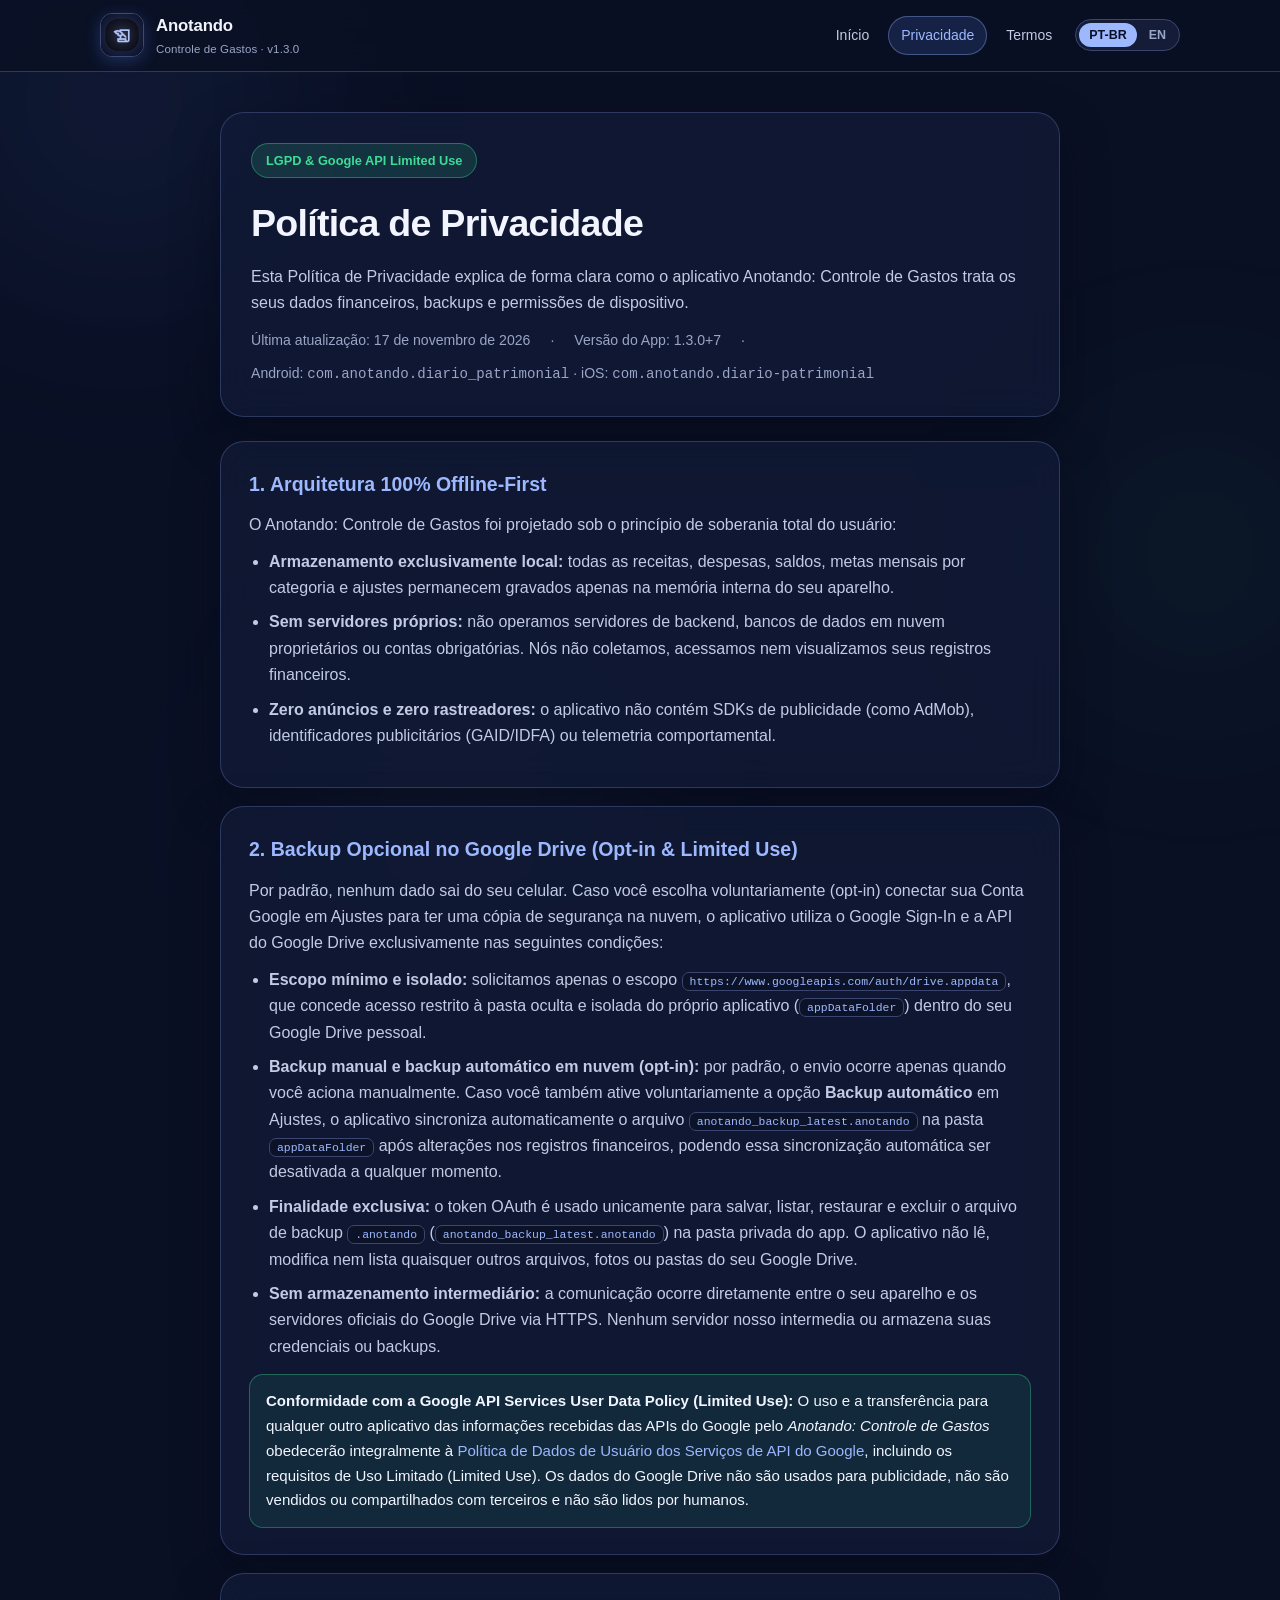
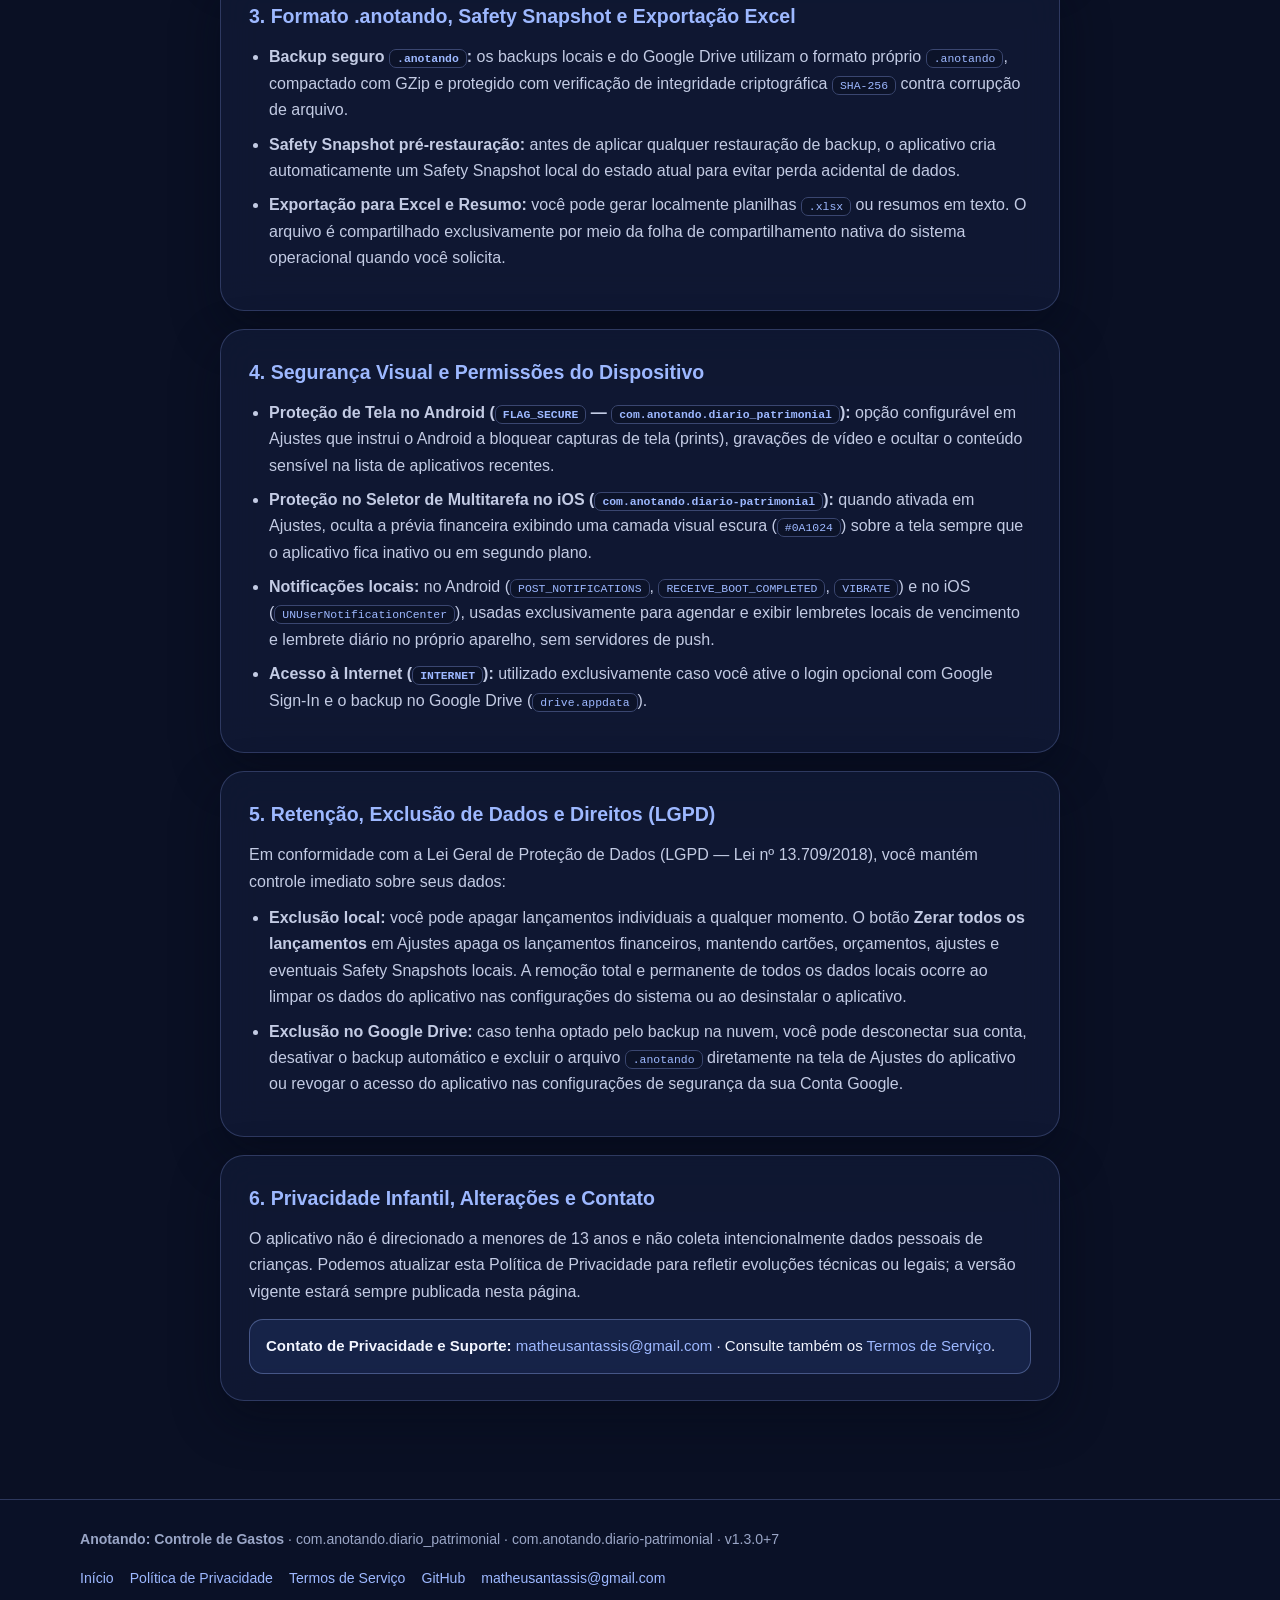
==== commit 821d70f0: "Add files via upload" ====
--- a/docs/privacy-policy.html
+++ b/docs/privacy-policy.html
@@ -6,6 +6,11 @@
   <meta name="description" content="Política de Privacidade do Anotando: Controle de Gastos (v1.3.0+7): arquitetura offline-first, backup .anotando, Google Drive opt-in (drive.appdata), Google API Limited Use e LGPD.">
   <meta name="theme-color" content="#0A1024">
   <title>Política de Privacidade — Anotando: Controle de Gastos</title>
+  <meta property="og:type" content="website">
+  <meta property="og:title" content="Política de Privacidade — Anotando: Controle de Gastos">
+  <meta property="og:image" content="https://matheusassisx.github.io/anotando-diariopatrimonial/assets/banner-miniatura.png">
+  <meta name="twitter:card" content="summary_large_image">
+  <meta name="twitter:image" content="https://matheusassisx.github.io/anotando-diariopatrimonial/assets/banner-miniatura.png">
   <link rel="icon" type="image/png" href="./assets/icon-512.png">
   <link rel="preconnect" href="https://fonts.googleapis.com">
   <link rel="preconnect" href="https://fonts.gstatic.com" crossorigin>
@@ -60,7 +65,7 @@
         <span>·</span>
         <span data-pt="Versão do App: 1.3.0+7" data-en="App Version: 1.3.0+7">Versão do App: 1.3.0+7</span>
         <span>·</span>
-        <span><code>com.anotando.diario_patrimonial</code></span>
+        <span>Android: <code>com.anotando.diario_patrimonial</code> · iOS: <code>com.anotando.diario-patrimonial</code></span>
       </div>
     </section>
 
@@ -97,9 +102,13 @@
             data-en-html="<strong>Minimal isolated scope:</strong> we only request the <code>https://www.googleapis.com/auth/drive.appdata</code> scope, which grants restricted access solely to the app's hidden isolated folder (<code>appDataFolder</code>) inside your personal Google Drive.">
           <strong>Escopo mínimo e isolado:</strong> solicitamos apenas o escopo <code>https://www.googleapis.com/auth/drive.appdata</code>, que concede acesso restrito à pasta oculta e isolada do próprio aplicativo (<code>appDataFolder</code>) dentro do seu Google Drive pessoal.
         </li>
-        <li data-pt-html="<strong>Finalidade exclusiva:</strong> o token OAuth é usado unicamente para salvar, listar, restaurar e excluir o arquivo de backup <code>.anotando</code> (<code>anotando_backup_latest.anotando</code>) quando acionado por você. O aplicativo não lê, modifica nem lista quaisquer outros arquivos, fotos ou pastas do seu Google Drive."
-            data-en-html="<strong>Exclusive purpose:</strong> the OAuth token is used solely to save, list, restore, and delete the <code>.anotando</code> backup file (<code>anotando_backup_latest.anotando</code>) when triggered by you. The app cannot read, modify, or list any other files, photos, or folders in your Google Drive.">
-          <strong>Finalidade exclusiva:</strong> o token OAuth é usado unicamente para salvar, listar, restaurar e excluir o arquivo de backup <code>.anotando</code> (<code>anotando_backup_latest.anotando</code>) quando acionado por você. O aplicativo não lê, modifica nem lista quaisquer outros arquivos, fotos ou pastas do seu Google Drive.
+        <li data-pt-html="<strong>Backup manual e backup automático em nuvem (opt-in):</strong> por padrão, o envio ocorre apenas quando você aciona manualmente. Caso você também ative voluntariamente a opção <strong>Backup automático</strong> em Ajustes, o aplicativo sincroniza automaticamente o arquivo <code>anotando_backup_latest.anotando</code> na pasta <code>appDataFolder</code> após alterações nos registros financeiros, podendo essa sincronização automática ser desativada a qualquer momento."
+            data-en-html="<strong>Manual and automatic cloud backup (opt-in):</strong> by default, uploads occur only when you trigger them manually. If you also voluntarily turn on <strong>Automatic backup</strong> in Settings, the app automatically syncs the <code>anotando_backup_latest.anotando</code> file to your <code>appDataFolder</code> after changes to financial records, and you can disable this automatic sync at any time.">
+          <strong>Backup manual e backup automático em nuvem (opt-in):</strong> por padrão, o envio ocorre apenas quando você aciona manualmente. Caso você também ative voluntariamente a opção <strong>Backup automático</strong> em Ajustes, o aplicativo sincroniza automaticamente o arquivo <code>anotando_backup_latest.anotando</code> na pasta <code>appDataFolder</code> após alterações nos registros financeiros, podendo essa sincronização automática ser desativada a qualquer momento.
+        </li>
+        <li data-pt-html="<strong>Finalidade exclusiva:</strong> o token OAuth é usado unicamente para salvar, listar, restaurar e excluir o arquivo de backup <code>.anotando</code> (<code>anotando_backup_latest.anotando</code>) na pasta privada do app. O aplicativo não lê, modifica nem lista quaisquer outros arquivos, fotos ou pastas do seu Google Drive."
+            data-en-html="<strong>Exclusive purpose:</strong> the OAuth token is used solely to save, list, restore, and delete the <code>.anotando</code> backup file (<code>anotando_backup_latest.anotando</code>) inside the app's private folder. The app cannot read, modify, or list any other files, photos, or folders in your Google Drive.">
+          <strong>Finalidade exclusiva:</strong> o token OAuth é usado unicamente para salvar, listar, restaurar e excluir o arquivo de backup <code>.anotando</code> (<code>anotando_backup_latest.anotando</code>) na pasta privada do app. O aplicativo não lê, modifica nem lista quaisquer outros arquivos, fotos ou pastas do seu Google Drive.
         </li>
         <li data-pt-html="<strong>Sem armazenamento intermediário:</strong> a comunicação ocorre diretamente entre o seu aparelho e os servidores oficiais do Google Drive via HTTPS. Nenhum servidor nosso intermedia ou armazena suas credenciais ou backups."
             data-en-html="<strong>No intermediary servers:</strong> communication occurs directly between your device and official Google Drive servers over HTTPS. No developer server intermediates or stores your credentials or backups.">
@@ -133,15 +142,19 @@
     </article>
 
     <article class="glass-card doc-card">
-      <h2 data-pt="4. Segurança (FLAG_SECURE) e Permissões do Dispositivo" data-en="4. Security (FLAG_SECURE) and Device Permissions">4. Segurança (FLAG_SECURE) e Permissões do Dispositivo</h2>
-      <ul>
-        <li data-pt-html="<strong>Proteção de Tela (<code>FLAG_SECURE</code>):</strong> opção configurável em Ajustes que instrui o Android a bloquear capturas de tela, gravações de vídeo e ocultar o conteúdo sensível na visualização de aplicativos recentes."
-            data-en-html="<strong>Screen Protection (<code>FLAG_SECURE</code>):</strong> configurable option in Settings that instructs Android to block screenshots, screen recording, and hide sensitive previews in the recent apps switcher.">
-          <strong>Proteção de Tela (<code>FLAG_SECURE</code>):</strong> opção configurável em Ajustes que instrui o Android a bloquear capturas de tela, gravações de vídeo e ocultar o conteúdo sensível na visualização de aplicativos recentes.
-        </li>
-        <li data-pt-html="<strong>Notificações (<code>POST_NOTIFICATIONS</code>, <code>RECEIVE_BOOT_COMPLETED</code>, <code>VIBRATE</code>):</strong> usadas exclusivamente para agendar e exibir lembretes locais de vencimento no próprio aparelho, sem envio de notificações push por servidores."
-            data-en-html="<strong>Notifications (<code>POST_NOTIFICATIONS</code>, <code>RECEIVE_BOOT_COMPLETED</code>, <code>VIBRATE</code>):</strong> used solely to schedule and display local due-date reminders on your device, with zero remote push servers.">
-          <strong>Notificações (<code>POST_NOTIFICATIONS</code>, <code>RECEIVE_BOOT_COMPLETED</code>, <code>VIBRATE</code>):</strong> usadas exclusivamente para agendar e exibir lembretes locais de vencimento no próprio aparelho, sem envio de notificações push por servidores.
+      <h2 data-pt="4. Segurança Visual e Permissões do Dispositivo" data-en="4. Visual Security and Device Permissions">4. Segurança Visual e Permissões do Dispositivo</h2>
+      <ul>
+        <li data-pt-html="<strong>Proteção de Tela no Android (<code>FLAG_SECURE</code> — <code>com.anotando.diario_patrimonial</code>):</strong> opção configurável em Ajustes que instrui o Android a bloquear capturas de tela (prints), gravações de vídeo e ocultar o conteúdo sensível na lista de aplicativos recentes."
+            data-en-html="<strong>Screen Protection on Android (<code>FLAG_SECURE</code> — <code>com.anotando.diario_patrimonial</code>):</strong> configurable option in Settings that instructs Android to block screenshots, screen recordings, and hide sensitive previews in the recent apps list.">
+          <strong>Proteção de Tela no Android (<code>FLAG_SECURE</code> — <code>com.anotando.diario_patrimonial</code>):</strong> opção configurável em Ajustes que instrui o Android a bloquear capturas de tela (prints), gravações de vídeo e ocultar o conteúdo sensível na lista de aplicativos recentes.
+        </li>
+        <li data-pt-html="<strong>Proteção no Seletor de Multitarefa no iOS (<code>com.anotando.diario-patrimonial</code>):</strong> quando ativada em Ajustes, oculta a prévia financeira exibindo uma camada visual escura (<code>#0A1024</code>) sobre a tela sempre que o aplicativo fica inativo ou em segundo plano."
+            data-en-html="<strong>App Switcher Privacy Protection on iOS (<code>com.anotando.diario-patrimonial</code>):</strong> when enabled in Settings, hides financial previews in the multitasking switcher behind a dark visual overlay (<code>#0A1024</code>) whenever the app becomes inactive or enters the background.">
+          <strong>Proteção no Seletor de Multitarefa no iOS (<code>com.anotando.diario-patrimonial</code>):</strong> quando ativada em Ajustes, oculta a prévia financeira exibindo uma camada visual escura (<code>#0A1024</code>) sobre a tela sempre que o aplicativo fica inativo ou em segundo plano.
+        </li>
+        <li data-pt-html="<strong>Notificações locais:</strong> no Android (<code>POST_NOTIFICATIONS</code>, <code>RECEIVE_BOOT_COMPLETED</code>, <code>VIBRATE</code>) e no iOS (<code>UNUserNotificationCenter</code>), usadas exclusivamente para agendar e exibir lembretes locais de vencimento e lembrete diário no próprio aparelho, sem servidores de push."
+            data-en-html="<strong>Local notifications:</strong> on Android (<code>POST_NOTIFICATIONS</code>, <code>RECEIVE_BOOT_COMPLETED</code>, <code>VIBRATE</code>) and iOS (<code>UNUserNotificationCenter</code>), used solely to schedule and display local due-date and daily reminders on your device, with zero push servers.">
+          <strong>Notificações locais:</strong> no Android (<code>POST_NOTIFICATIONS</code>, <code>RECEIVE_BOOT_COMPLETED</code>, <code>VIBRATE</code>) e no iOS (<code>UNUserNotificationCenter</code>), usadas exclusivamente para agendar e exibir lembretes locais de vencimento e lembrete diário no próprio aparelho, sem servidores de push.
         </li>
         <li data-pt-html="<strong>Acesso à Internet (<code>INTERNET</code>):</strong> utilizado exclusivamente caso você ative o login opcional com Google Sign-In e o backup no Google Drive (<code>drive.appdata</code>)."
             data-en-html="<strong>Internet Access (<code>INTERNET</code>):</strong> used exclusively if you enable optional Google Sign-In and Google Drive backup (<code>drive.appdata</code>).">
@@ -157,13 +170,13 @@
         Em conformidade com a Lei Geral de Proteção de Dados (LGPD — Lei nº 13.709/2018), você mantém controle imediato sobre seus dados:
       </p>
       <ul>
-        <li data-pt-html="<strong>Exclusão local:</strong> você pode apagar lançamentos individuais, redefinir o diário em Ajustes ou desinstalar o aplicativo para remover todos os dados locais de forma permanente."
-            data-en-html="<strong>Local deletion:</strong> you can delete individual entries, reset the ledger in Settings, or uninstall the app to permanently remove all local data.">
-          <strong>Exclusão local:</strong> você pode apagar lançamentos individuais, redefinir o diário em Ajustes ou desinstalar o aplicativo para remover todos os dados locais de forma permanente.
-        </li>
-        <li data-pt-html="<strong>Exclusão no Google Drive:</strong> caso tenha optado pelo backup na nuvem, você pode desconectar sua conta e excluir o arquivo <code>.anotando</code> diretamente na tela de Ajustes do aplicativo ou revogar o acesso do aplicativo nas configurações de segurança da sua Conta Google."
-            data-en-html="<strong>Google Drive deletion:</strong> if you opted into cloud backup, you can disconnect your account and delete the <code>.anotando</code> file directly in the app's Settings screen or revoke app access in your Google Account security settings.">
-          <strong>Exclusão no Google Drive:</strong> caso tenha optado pelo backup na nuvem, você pode desconectar sua conta e excluir o arquivo <code>.anotando</code> diretamente na tela de Ajustes do aplicativo ou revogar o acesso do aplicativo nas configurações de segurança da sua Conta Google.
+        <li data-pt-html="<strong>Exclusão local:</strong> você pode apagar lançamentos individuais a qualquer momento. O botão <strong>Zerar todos os lançamentos</strong> em Ajustes apaga os lançamentos financeiros, mantendo cartões, orçamentos, ajustes e eventuais Safety Snapshots locais. A remoção total e permanente de todos os dados locais ocorre ao limpar os dados do aplicativo nas configurações do sistema ou ao desinstalar o aplicativo."
+            data-en-html="<strong>Local deletion:</strong> you can delete individual entries at any time. The <strong>Zerar todos os lançamentos</strong> (Clear all entries) button in Settings erases financial transactions while keeping saved credit cards, budgets, adjustments, and local Safety Snapshots. Complete and permanent removal of all local data occurs when clearing app data in your operating system settings or uninstalling the app.">
+          <strong>Exclusão local:</strong> você pode apagar lançamentos individuais a qualquer momento. O botão <strong>Zerar todos os lançamentos</strong> em Ajustes apaga os lançamentos financeiros, mantendo cartões, orçamentos, ajustes e eventuais Safety Snapshots locais. A remoção total e permanente de todos os dados locais ocorre ao limpar os dados do aplicativo nas configurações do sistema ou ao desinstalar o aplicativo.
+        </li>
+        <li data-pt-html="<strong>Exclusão no Google Drive:</strong> caso tenha optado pelo backup na nuvem, você pode desconectar sua conta, desativar o backup automático e excluir o arquivo <code>.anotando</code> diretamente na tela de Ajustes do aplicativo ou revogar o acesso do aplicativo nas configurações de segurança da sua Conta Google."
+            data-en-html="<strong>Google Drive deletion:</strong> if you opted into cloud backup, you can disconnect your account, turn off automatic backup, and delete the <code>.anotando</code> file directly in the app's Settings screen or revoke app access in your Google Account security settings.">
+          <strong>Exclusão no Google Drive:</strong> caso tenha optado pelo backup na nuvem, você pode desconectar sua conta, desativar o backup automático e excluir o arquivo <code>.anotando</code> diretamente na tela de Ajustes do aplicativo ou revogar o acesso do aplicativo nas configurações de segurança da sua Conta Google.
         </li>
       </ul>
     </article>
@@ -185,7 +198,7 @@
   <footer class="footer">
     <div class="footer-inner">
       <div>
-        <strong>Anotando: Controle de Gastos</strong> · <span class="tabular">com.anotando.diario_patrimonial</span> · <span class="tabular">v1.3.0+7</span>
+        <strong>Anotando: Controle de Gastos</strong> · <span class="tabular">com.anotando.diario_patrimonial</span> · <span class="tabular">com.anotando.diario-patrimonial</span> · <span class="tabular">v1.3.0+7</span>
       </div>
       <div class="footer-links">
         <a href="./index.html" data-pt="Início" data-en="Home">Início</a>
